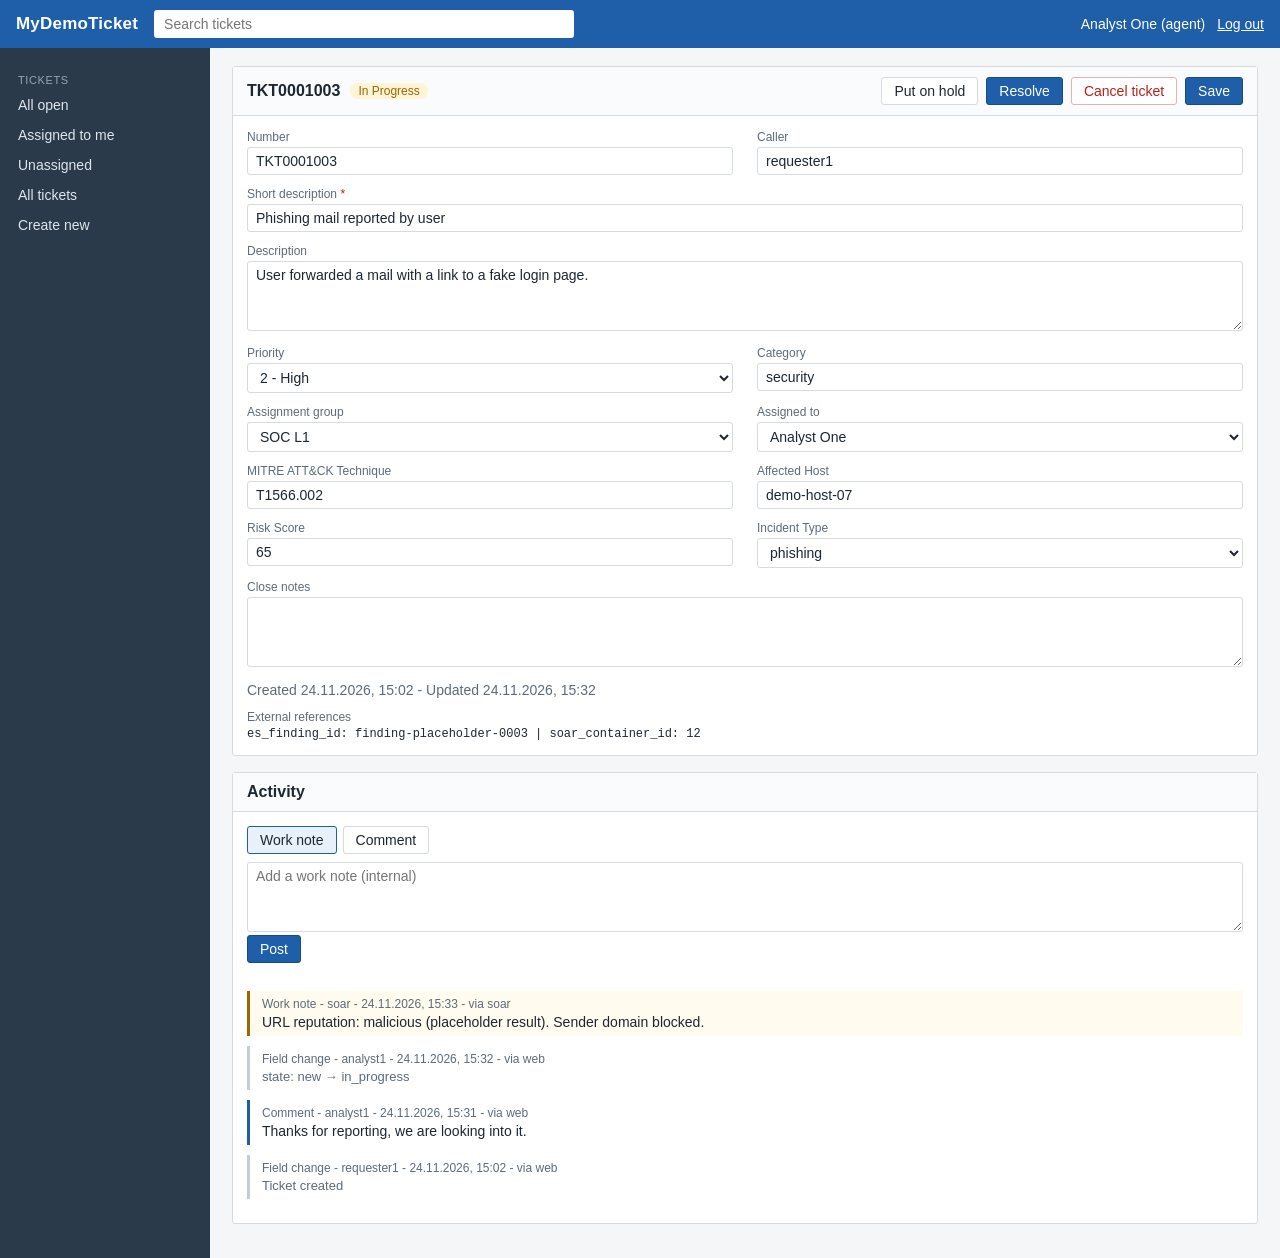
==== docs/mockups/ticket-detail.html @ d2b9d33b "docs: add static HTML mockups for list, detail and custom fields Co-Authored-By: Claude Opus 5.5 <no" ====
<!doctype html>
<html lang="en">
<head>
  <meta charset="utf-8">
  <meta name="viewport" content="width=device-width, initial-scale=1">
  <title>Mockup - Ticket detail - MyDemoTicket</title>
  <!-- Static mockup: uses the real UI stylesheet; all data is placeholder data. -->
  <link rel="stylesheet" href="../../ticket-system/mydemoticket/static/app.css">
</head>
<body>
  <header class="topbar">
    <a class="brand" href="ticket-list.html">MyDemoTicket</a>
    <form class="global-search"><input type="search" placeholder="Search tickets" aria-label="Search tickets"></form>
    <div class="userbox"><span>Analyst One (agent)</span><button type="button" class="link">Log out</button></div>
  </header>
  <div class="layout">
    <nav class="sidebar">
      <div class="nav-section">Tickets</div>
      <a href="ticket-list.html">All open</a>
      <a href="ticket-list.html">Assigned to me</a>
      <a href="ticket-list.html">Unassigned</a>
      <a href="ticket-list.html">All tickets</a>
      <a href="ticket-detail.html">Create new</a>
    </nav>
    <main class="content">
      <div class="panel">
        <div class="panel-head">
          <h1>TKT0001003 </h1><span class="badge state-in_progress">In Progress</span>
          <span class="spacer"></span>
          <div class="actions">
            <button>Put on hold</button>
            <button class="primary">Resolve</button>
            <button class="danger">Cancel ticket</button>
            <button class="primary">Save</button>
          </div>
        </div>
        <div class="panel-body form-grid">
          <div><label>Number</label><input value="TKT0001003" disabled></div>
          <div><label>Caller</label><input value="requester1" disabled></div>
          <div class="wide"><label class="req">Short description</label><input value="Phishing mail reported by user"></div>
          <div class="wide"><label>Description</label><textarea>User forwarded a mail with a link to a fake login page.</textarea></div>
          <div><label>Priority</label><select><option>1 - Critical</option><option selected>2 - High</option><option>3 - Moderate</option><option>4 - Low</option></select></div>
          <div><label>Category</label><input value="security"></div>
          <div><label>Assignment group</label><select><option>-- none --</option><option selected>SOC L1</option><option>SOC L2</option><option>IT Ops</option></select></div>
          <div><label>Assigned to</label><select><option>-- none --</option><option selected>Analyst One</option><option>Analyst Two</option></select></div>
          <div><label>MITRE ATT&amp;CK Technique</label><input value="T1566.002"></div>
          <div><label>Affected Host</label><input value="demo-host-07"></div>
          <div><label>Risk Score</label><input type="number" value="65"></div>
          <div><label>Incident Type</label><select><option>-</option><option>malware</option><option selected>phishing</option><option>data_exfiltration</option><option>other</option></select></div>
          <div class="wide"><label>Close notes</label><textarea></textarea></div>
          <div class="wide muted">Created 24.11.2026, 15:02 - Updated 24.11.2026, 15:32</div>
          <div class="wide"><label>External references</label><div class="mono">es_finding_id: finding-placeholder-0003  |  soar_container_id: 12</div></div>
        </div>
      </div>
      <div class="panel">
        <div class="panel-head"><h2>Activity</h2></div>
        <form class="panel-body">
          <div class="tabs"><button type="button" class="active">Work note</button><button type="button">Comment</button></div>
          <textarea placeholder="Add a work note (internal)"></textarea>
          <div><button class="primary" type="button">Post</button></div>
        </form>
        <div class="panel-body">
          <ul class="journal">
            <li class="work_note"><div class="meta">Work note - soar - 24.11.2026, 15:33 - via soar</div><div class="body">URL reputation: malicious (placeholder result). Sender domain blocked.</div></li>
            <li class="audit"><div class="meta">Field change - analyst1 - 24.11.2026, 15:32 - via web</div><div class="body">state: new → in_progress</div></li>
            <li class="comment"><div class="meta">Comment - analyst1 - 24.11.2026, 15:31 - via web</div><div class="body">Thanks for reporting, we are looking into it.</div></li>
            <li class="audit"><div class="meta">Field change - requester1 - 24.11.2026, 15:02 - via web</div><div class="body">Ticket created</div></li>
          </ul>
        </div>
      </div>
    </main>
  </div>
</body>
</html>
---- ticket-system/mydemoticket/static/app.css ----
/* MyDemoTicket - plain ServiceNow-like look. No external fonts or assets. */
:root {
  --blue: #1f5ea8;
  --blue-dark: #174a86;
  --blue-light: #e8f0fa;
  --bg: #f4f6f8;
  --panel: #ffffff;
  --border: #d5dbe1;
  --text: #1d2733;
  --muted: #5d6b7a;
  --danger: #b42318;
  --ok: #1a7f37;
  --warn: #9a6700;
  font-family: -apple-system, BlinkMacSystemFont, "Segoe UI", Roboto, Helvetica, Arial, sans-serif;
  font-size: 14px;
  color: var(--text);
}
* { box-sizing: border-box; }
body { margin: 0; background: var(--bg); }
[hidden] { display: none !important; }
a { color: var(--blue); }

.topbar {
  display: flex; align-items: center; gap: 16px;
  height: 48px; padding: 0 16px;
  background: var(--blue); color: #fff;
}
.brand { color: #fff; font-weight: 700; font-size: 17px; text-decoration: none; letter-spacing: .2px; }
.global-search { flex: 1; max-width: 420px; }
.global-search input { width: 100%; border: 0; border-radius: 3px; padding: 6px 10px; }
.userbox { margin-left: auto; display: flex; gap: 12px; align-items: center; }
.userbox .link { color: #fff; }

.layout { display: flex; min-height: calc(100vh - 48px); }
.sidebar {
  width: 210px; flex-shrink: 0; background: #2b3a4a; padding: 12px 0;
}
.sidebar a { display: block; padding: 7px 18px; color: #dde5ee; text-decoration: none; }
.sidebar a:hover, .sidebar a.active { background: #3b4d61; color: #fff; }
.nav-section { padding: 14px 18px 4px; color: #93a4b6; font-size: 11px; text-transform: uppercase; letter-spacing: .6px; }
.content { flex: 1; padding: 18px 22px; min-width: 0; }

.panel { background: var(--panel); border: 1px solid var(--border); border-radius: 3px; margin-bottom: 16px; }
.panel-head {
  display: flex; align-items: center; gap: 10px; padding: 10px 14px;
  border-bottom: 1px solid var(--border); background: #fafbfc;
}
.panel-head h1, .panel-head h2 { margin: 0; font-size: 16px; }
.panel-head .spacer { flex: 1; }
.panel-body { padding: 14px; }

button, .btn {
  font: inherit; cursor: pointer; border-radius: 3px; padding: 5px 12px;
  border: 1px solid var(--border); background: #fff; color: var(--text);
}
button.primary { background: var(--blue); border-color: var(--blue-dark); color: #fff; }
button.primary:hover { background: var(--blue-dark); }
button.danger { color: var(--danger); border-color: #e3b5b0; }
button.link { border: 0; background: none; padding: 0; color: var(--blue); text-decoration: underline; }
button:disabled { opacity: .55; cursor: default; }

input, select, textarea {
  font: inherit; color: var(--text); border: 1px solid var(--border); border-radius: 3px;
  padding: 5px 8px; background: #fff; width: 100%;
}
textarea { min-height: 70px; resize: vertical; }
input[type=checkbox] { width: auto; }
label { display: block; font-size: 12px; color: var(--muted); margin-bottom: 3px; }

.filters { display: flex; flex-wrap: wrap; gap: 10px; align-items: flex-end; }
.filters > div { min-width: 150px; }

table.list { width: 100%; border-collapse: collapse; }
table.list th, table.list td { text-align: left; padding: 7px 10px; border-bottom: 1px solid #e7ebef; vertical-align: top; }
table.list th { background: #f0f3f6; font-weight: 600; font-size: 12px; color: var(--muted); }
table.list tr:hover td { background: var(--blue-light); }
.pager { display: flex; gap: 10px; align-items: center; padding: 10px 14px; color: var(--muted); }

.form-grid { display: grid; grid-template-columns: repeat(2, minmax(0, 1fr)); gap: 12px 24px; }
.form-grid .wide { grid-column: 1 / -1; }
.req::after { content: " *"; color: var(--danger); }

.badge { display: inline-block; padding: 1px 8px; border-radius: 10px; font-size: 12px; background: #e9edf1; }
.state-new { background: #e1ecfb; color: #1f4f8f; }
.state-in_progress { background: #fff4d6; color: var(--warn); }
.state-on_hold { background: #efe6fb; color: #5b3a8c; }
.state-resolved { background: #dcf3e3; color: var(--ok); }
.state-closed { background: #e4e7eb; color: #44505c; }
.state-cancelled { background: #f6e1df; color: var(--danger); }
.prio-1 { color: var(--danger); font-weight: 700; }
.prio-2 { color: #c4561a; font-weight: 600; }

.actions { display: flex; flex-wrap: wrap; gap: 8px; }
.journal { list-style: none; margin: 0; padding: 0; }
.journal li { border-left: 3px solid var(--border); padding: 6px 12px; margin-bottom: 10px; background: #fff; }
.journal li.comment { border-color: var(--blue); }
.journal li.work_note { border-color: var(--warn); background: #fffbef; }
.journal li.audit { border-color: #c5ccd3; color: var(--muted); font-size: 13px; }
.journal .meta { font-size: 12px; color: var(--muted); margin-bottom: 3px; }
.journal .body { white-space: pre-wrap; }
.tabs { display: flex; gap: 6px; margin-bottom: 8px; }
.tabs button.active { background: var(--blue-light); border-color: var(--blue); }

.login { max-width: 360px; margin: 70px auto; }
.login .panel-body > div { margin-bottom: 12px; }
.error { color: var(--danger); }
.muted { color: var(--muted); }
.mono { font-family: ui-monospace, SFMono-Regular, Menlo, monospace; font-size: 12px; word-break: break-all; }
.secret-box { background: #fffbe6; border: 1px solid #f0d58c; padding: 10px; margin: 10px 0; }
.status-success { color: var(--ok); }
.status-failed { color: var(--danger); }
.status-skipped, .status-pending, .status-retrying { color: var(--warn); }

.toast {
  position: fixed; right: 18px; bottom: 18px; padding: 10px 14px; border-radius: 3px;
  background: #24303c; color: #fff; box-shadow: 0 2px 8px rgba(0,0,0,.25); max-width: 420px;
}
.toast.err { background: var(--danger); }

@media (max-width: 800px) {
  .sidebar { display: none; }
  .form-grid { grid-template-columns: 1fr; }
}
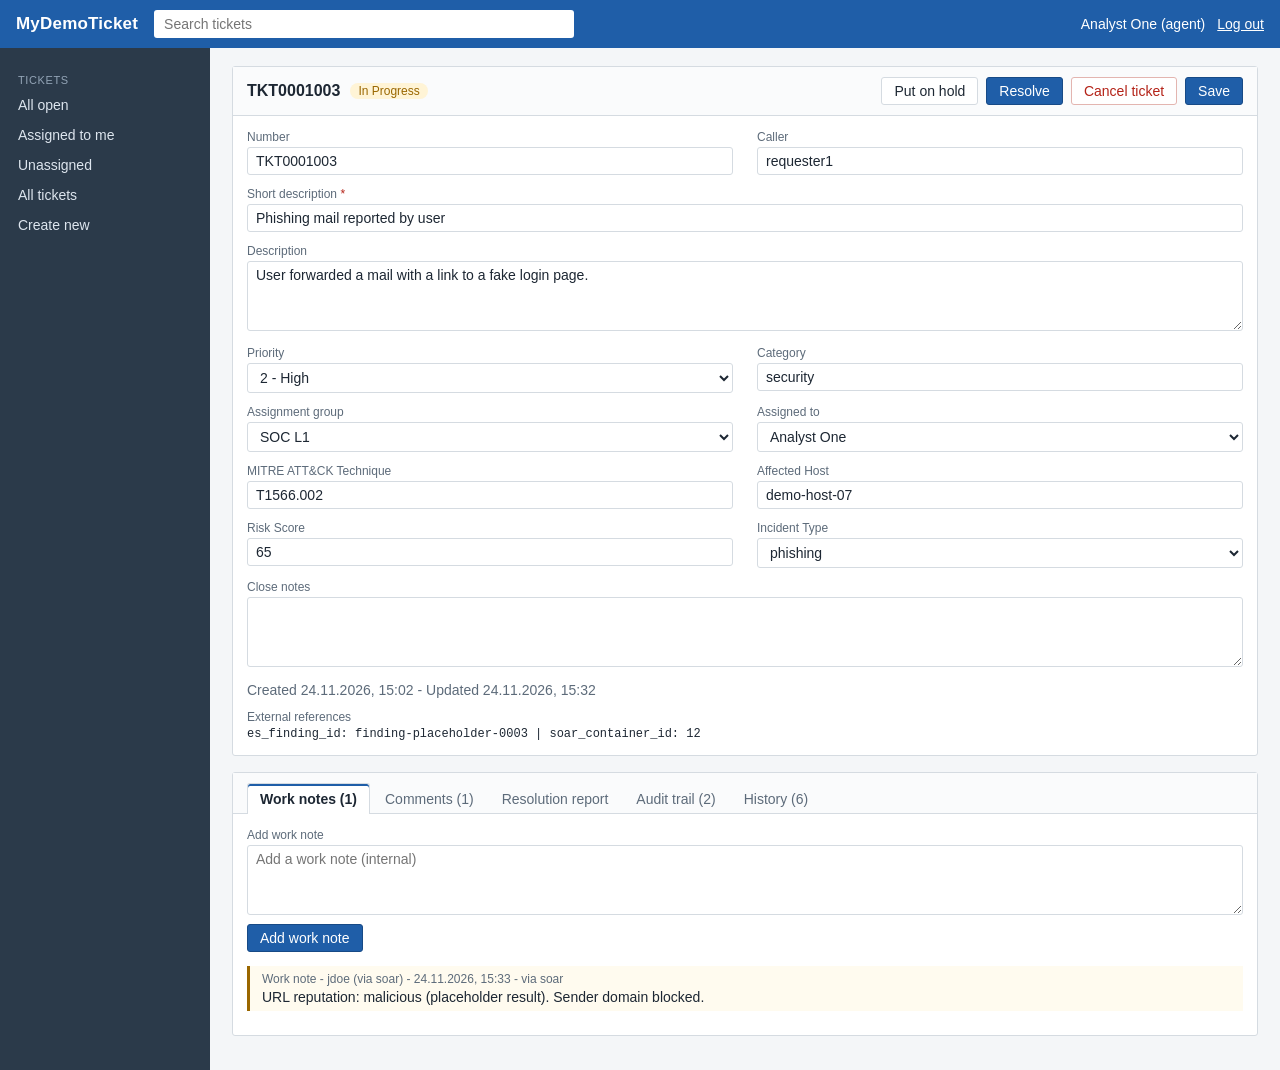
==== commit ea411469: "docs(mockups): journal tabs on ticket detail Refs #12  Co-Authored-By: Claude Opus 5.5 <noreply@anth" ====
--- a/docs/mockups/ticket-detail.html
+++ b/docs/mockups/ticket-detail.html
@@ -52,20 +52,56 @@
           <div class="wide"><label>External references</label><div class="mono">es_finding_id: finding-placeholder-0003  |  soar_container_id: 12</div></div>
         </div>
       </div>
+      <!-- Journal tabs (static: only the "Work notes" panel is shown, the others are hidden). -->
       <div class="panel">
-        <div class="panel-head"><h2>Activity</h2></div>
-        <form class="panel-body">
-          <div class="tabs"><button type="button" class="active">Work note</button><button type="button">Comment</button></div>
-          <textarea placeholder="Add a work note (internal)"></textarea>
-          <div><button class="primary" type="button">Post</button></div>
-        </form>
-        <div class="panel-body">
+        <div class="panel-head tabs-head">
+          <div class="tablist" role="tablist" aria-label="Ticket activity">
+            <button type="button" role="tab" id="tab-worknotes" aria-controls="tabpanel-worknotes" aria-selected="true" tabindex="0">Work notes (1)</button>
+            <button type="button" role="tab" id="tab-comments" aria-controls="tabpanel-comments" aria-selected="false" tabindex="-1">Comments (1)</button>
+            <button type="button" role="tab" id="tab-resolution" aria-controls="tabpanel-resolution" aria-selected="false" tabindex="-1">Resolution report</button>
+            <button type="button" role="tab" id="tab-audit" aria-controls="tabpanel-audit" aria-selected="false" tabindex="-1">Audit trail (2)</button>
+            <button type="button" role="tab" id="tab-history" aria-controls="tabpanel-history" aria-selected="false" tabindex="-1">History (6)</button>
+          </div>
+        </div>
+        <div class="panel-body tabpanel" role="tabpanel" id="tabpanel-worknotes" aria-labelledby="tab-worknotes" tabindex="0">
+          <form class="journal-form">
+            <label for="j-work_note">Add work note</label>
+            <textarea id="j-work_note" placeholder="Add a work note (internal)"></textarea>
+            <div><button class="primary" type="button">Add work note</button></div>
+          </form>
           <ul class="journal">
-            <li class="work_note"><div class="meta">Work note - soar - 24.11.2026, 15:33 - via soar</div><div class="body">URL reputation: malicious (placeholder result). Sender domain blocked.</div></li>
-            <li class="audit"><div class="meta">Field change - analyst1 - 24.11.2026, 15:32 - via web</div><div class="body">state: new → in_progress</div></li>
+            <li class="work_note"><div class="meta">Work note - jdoe (via soar) - 24.11.2026, 15:33 - via soar</div><div class="body">URL reputation: malicious (placeholder result). Sender domain blocked.</div></li>
+          </ul>
+        </div>
+        <div class="panel-body tabpanel" role="tabpanel" id="tabpanel-comments" aria-labelledby="tab-comments" tabindex="0" hidden>
+          <ul class="journal">
             <li class="comment"><div class="meta">Comment - analyst1 - 24.11.2026, 15:31 - via web</div><div class="body">Thanks for reporting, we are looking into it.</div></li>
-            <li class="audit"><div class="meta">Field change - requester1 - 24.11.2026, 15:02 - via web</div><div class="body">Ticket created</div></li>
           </ul>
+        </div>
+        <div class="panel-body tabpanel" role="tabpanel" id="tabpanel-resolution" aria-labelledby="tab-resolution" tabindex="0" hidden>
+          <div class="report">
+            <h3>Close notes</h3>
+            <p class="muted">Not resolved yet.</p>
+            <p class="muted">Resolved: -</p>
+            <h3>Summary</h3>
+            <div class="summary-entry"><div class="meta">ai-assistant (via soar) - 24.11.2026, 15:40</div><div class="body">Root cause: phishing mail (placeholder).
+Sender domain blocked, mailbox cleaned.</div></div>
+            <details class="earlier"><summary>Earlier summaries (1)</summary>
+              <div class="summary-entry"><div class="meta">soar - 24.11.2026, 15:35</div><div class="body">First triage summary (placeholder).</div></div>
+            </details>
+          </div>
+        </div>
+        <div class="panel-body tabpanel" role="tabpanel" id="tabpanel-audit" aria-labelledby="tab-audit" tabindex="0" hidden>
+          <table class="list">
+            <thead><tr><th>Time</th><th>Field</th><th>Old → New</th><th>Actor</th><th>Source</th></tr></thead>
+            <tbody>
+              <tr><td>24.11.2026, 15:32</td><td class="mono">state</td><td class="pre-wrap">new → in_progress</td><td>analyst1</td><td>web</td></tr>
+              <tr><td>24.11.2026, 15:02</td><td class="mono">created</td><td class="pre-wrap">Ticket created</td><td>requester1</td><td>web</td></tr>
+            </tbody>
+          </table>
+        </div>
+        <div class="panel-body tabpanel" role="tabpanel" id="tabpanel-history" aria-labelledby="tab-history" tabindex="0" hidden>
+          <p class="muted">All entries chronologically (newest first), as before.</p>
         </div>
       </div>
     </main>
--- a/ticket-system/mydemoticket/static/app.css
+++ b/ticket-system/mydemoticket/static/app.css
@@ -30,6 +30,14 @@
 .global-search input { width: 100%; border: 0; border-radius: 3px; padding: 6px 10px; }
 .userbox { margin-left: auto; display: flex; gap: 12px; align-items: center; }
 .userbox .link { color: #fff; }
+.tenant-box { display: flex; align-items: center; gap: 6px; padding-right: 12px; border-right: 1px solid #5b86bd; }
+.tenant-caption { font-size: 11px; text-transform: uppercase; letter-spacing: .6px; color: #dbe7f5; }
+.tenant-name { font-weight: 600; }
+.tenant-switch { width: auto; max-width: 220px; padding: 3px 6px; border: 0; }
+.sr-only {
+  position: absolute; width: 1px; height: 1px; padding: 0; margin: -1px;
+  overflow: hidden; clip: rect(0, 0, 0, 0); white-space: nowrap; border: 0;
+}
 
 .layout { display: flex; min-height: calc(100vh - 48px); }
 .sidebar {
@@ -98,8 +106,29 @@
 .journal li.audit { border-color: #c5ccd3; color: var(--muted); font-size: 13px; }
 .journal .meta { font-size: 12px; color: var(--muted); margin-bottom: 3px; }
 .journal .body { white-space: pre-wrap; }
-.tabs { display: flex; gap: 6px; margin-bottom: 8px; }
-.tabs button.active { background: var(--blue-light); border-color: var(--blue); }
+.journal li.summary { border-color: var(--ok); background: #f3fbf5; }
+
+/* journal tabs on the ticket detail page (role=tablist / tab / tabpanel) */
+.tabs-head { padding-bottom: 0; }
+.tablist { display: flex; flex-wrap: wrap; gap: 2px; margin-bottom: -1px; }
+.tablist [role=tab] {
+  border: 1px solid transparent; border-bottom: 0; border-radius: 3px 3px 0 0;
+  background: none; color: var(--muted); padding: 7px 12px;
+}
+.tablist [role=tab]:hover { color: var(--text); background: var(--blue-light); }
+.tablist [role=tab][aria-selected=true] {
+  background: var(--panel); color: var(--text); font-weight: 600;
+  border-color: var(--border); box-shadow: inset 0 2px 0 var(--blue);
+}
+.tablist [role=tab]:focus-visible, .tabpanel:focus-visible { outline: 2px solid var(--blue); outline-offset: 1px; }
+.journal-form { margin-bottom: 14px; }
+.journal-form > div { margin-top: 6px; }
+.report h3 { font-size: 13px; margin: 14px 0 6px; }
+.report h3:first-child { margin-top: 0; }
+.report .body, .pre-wrap { white-space: pre-wrap; }
+.summary-entry { border-left: 3px solid var(--ok); background: #f3fbf5; padding: 6px 12px; margin-bottom: 10px; }
+.summary-entry .meta { font-size: 12px; color: var(--muted); margin-bottom: 3px; }
+.earlier summary { cursor: pointer; color: var(--blue); margin: 6px 0; }
 
 .login { max-width: 360px; margin: 70px auto; }
 .login .panel-body > div { margin-bottom: 12px; }
@@ -111,6 +140,25 @@
 .status-failed { color: var(--danger); }
 .status-skipped, .status-pending, .status-retrying { color: var(--warn); }
 
+/* stat tiles (reports, audit) */
+.tiles { display: grid; grid-template-columns: repeat(auto-fill, minmax(170px, 1fr)); gap: 12px; }
+.tile { border: 1px solid var(--border); border-radius: 3px; padding: 10px 12px; background: #fafbfc; }
+.tile .tile-label { font-size: 12px; color: var(--muted); }
+.tile .tile-value { font-size: 22px; font-weight: 700; margin-top: 4px; word-break: break-word; }
+.tile .tile-value.small { font-size: 13px; font-weight: 400; }
+.tile.ok .tile-value { color: var(--ok); }
+.tile.bad .tile-value { color: var(--danger); }
+
+/* plain HTML/CSS bar charts */
+.bar-groups { display: grid; grid-template-columns: repeat(auto-fit, minmax(260px, 1fr)); gap: 16px; }
+.bars { list-style: none; margin: 0; padding: 0; }
+.bars li { display: grid; grid-template-columns: 110px 1fr 40px; gap: 8px; align-items: center; margin-bottom: 6px; }
+.bar-label { overflow: hidden; text-overflow: ellipsis; white-space: nowrap; }
+.bar-track { height: 14px; background: #e9edf1; border-radius: 2px; overflow: hidden; }
+.bar-fill { height: 100%; width: 0; background: var(--blue); }
+.bar-count { text-align: right; font-variant-numeric: tabular-nums; }
+.bar-groups h3 { font-size: 13px; margin: 0 0 8px; }
+
 .toast {
   position: fixed; right: 18px; bottom: 18px; padding: 10px 14px; border-radius: 3px;
   background: #24303c; color: #fff; box-shadow: 0 2px 8px rgba(0,0,0,.25); max-width: 420px;
@@ -120,4 +168,5 @@
 @media (max-width: 800px) {
   .sidebar { display: none; }
   .form-grid { grid-template-columns: 1fr; }
+  .tenant-caption { display: none; }
 }
